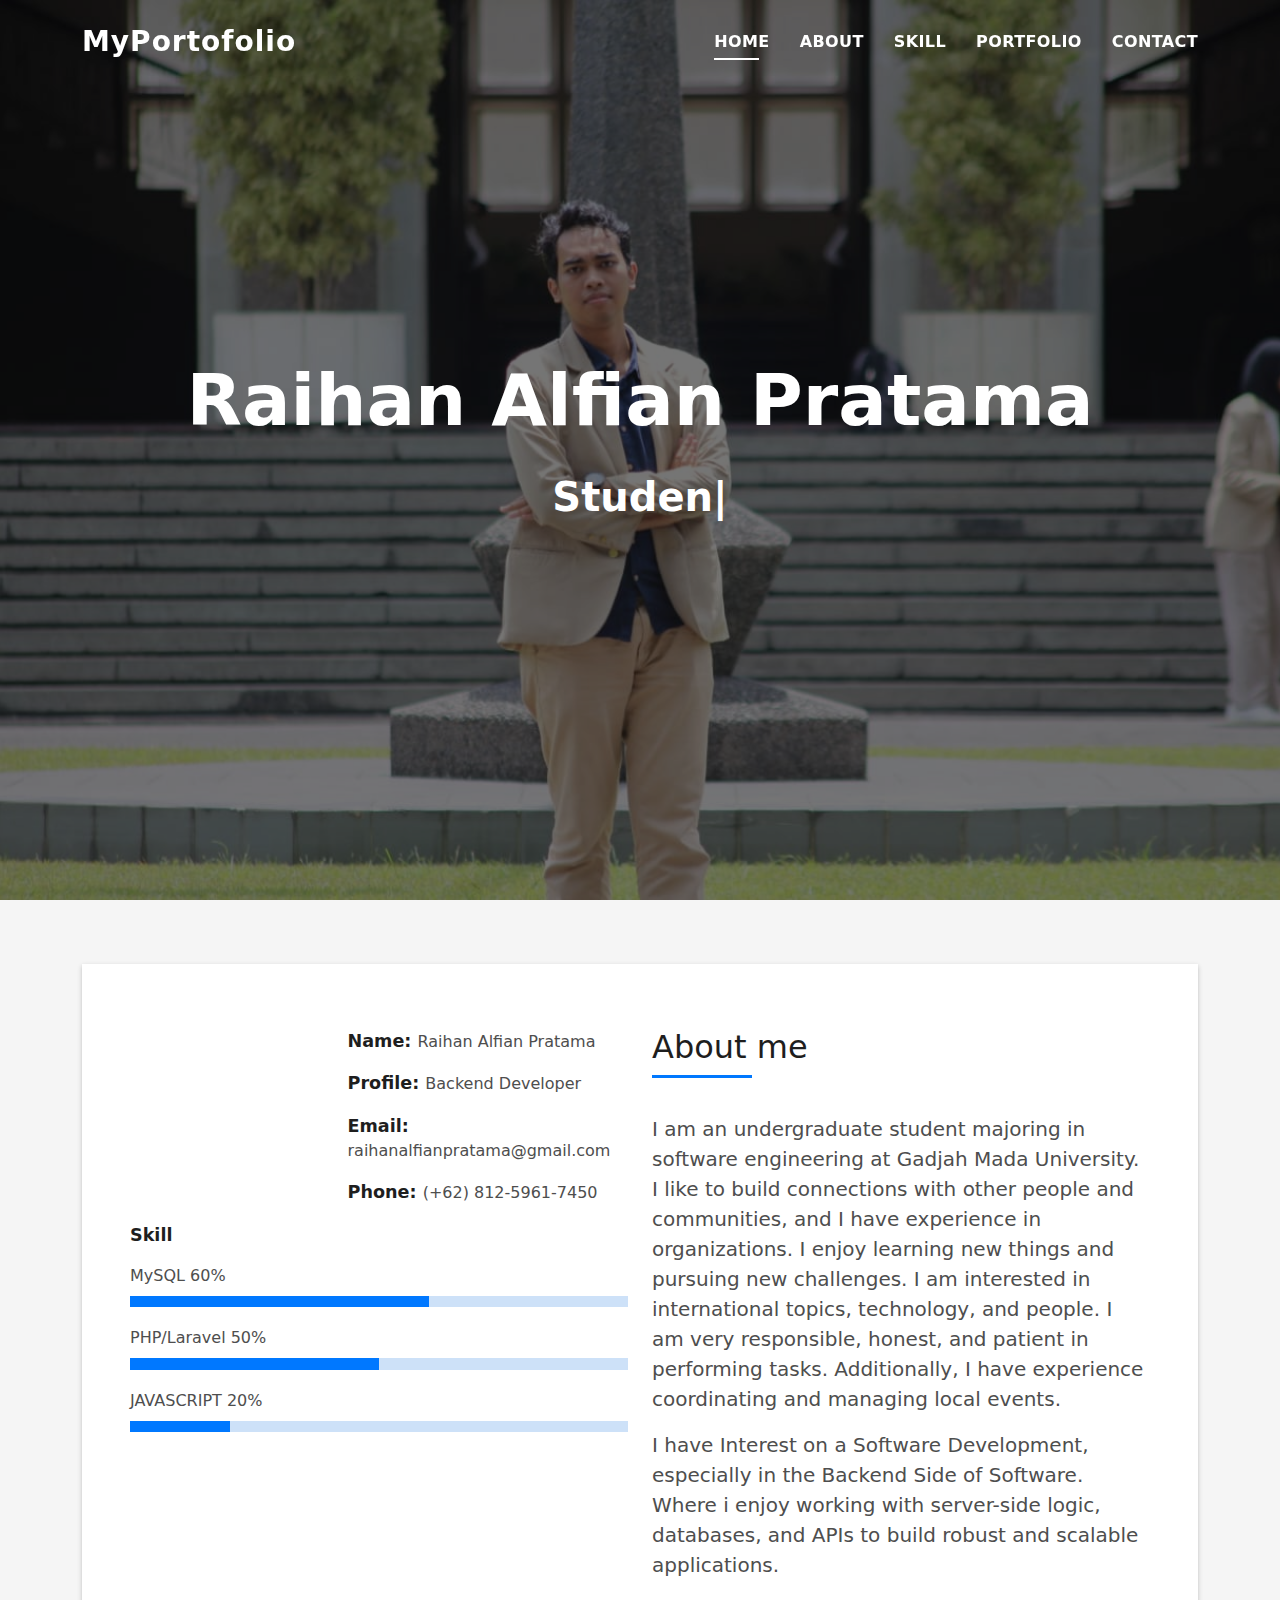
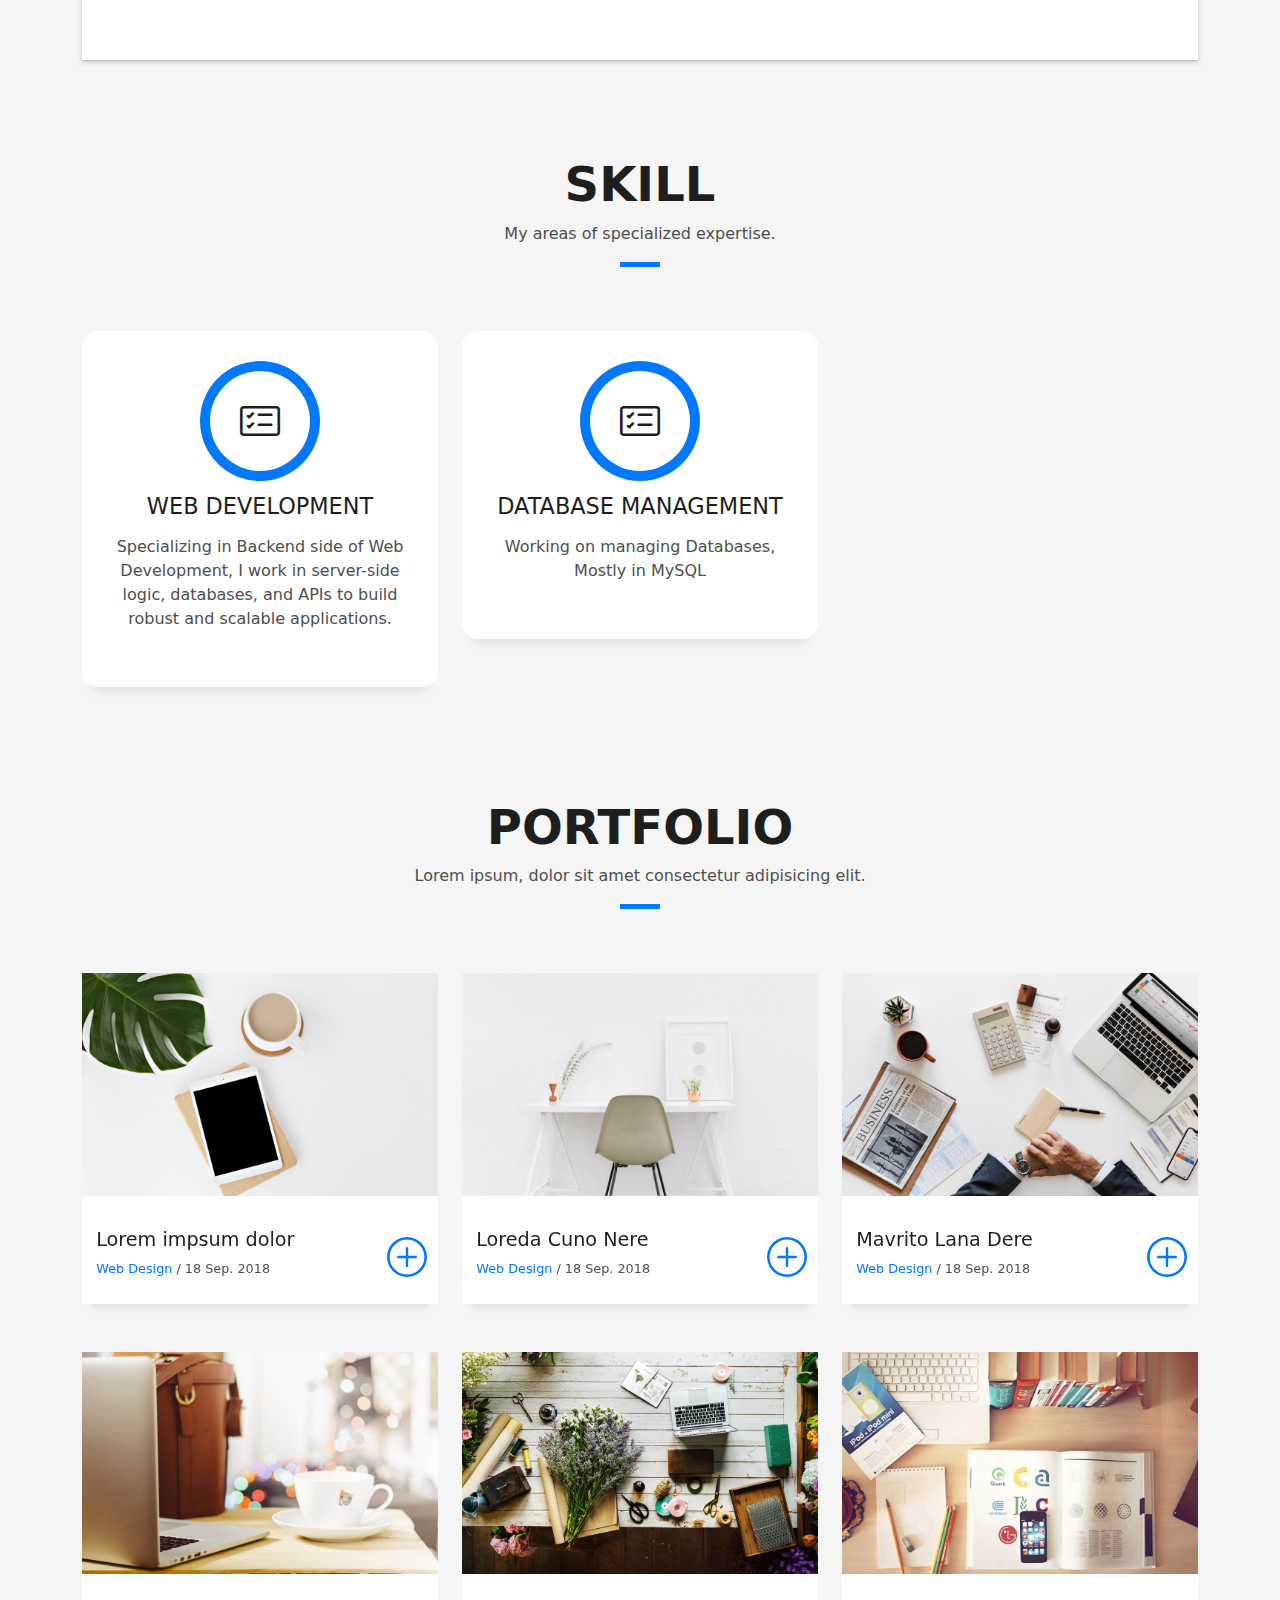
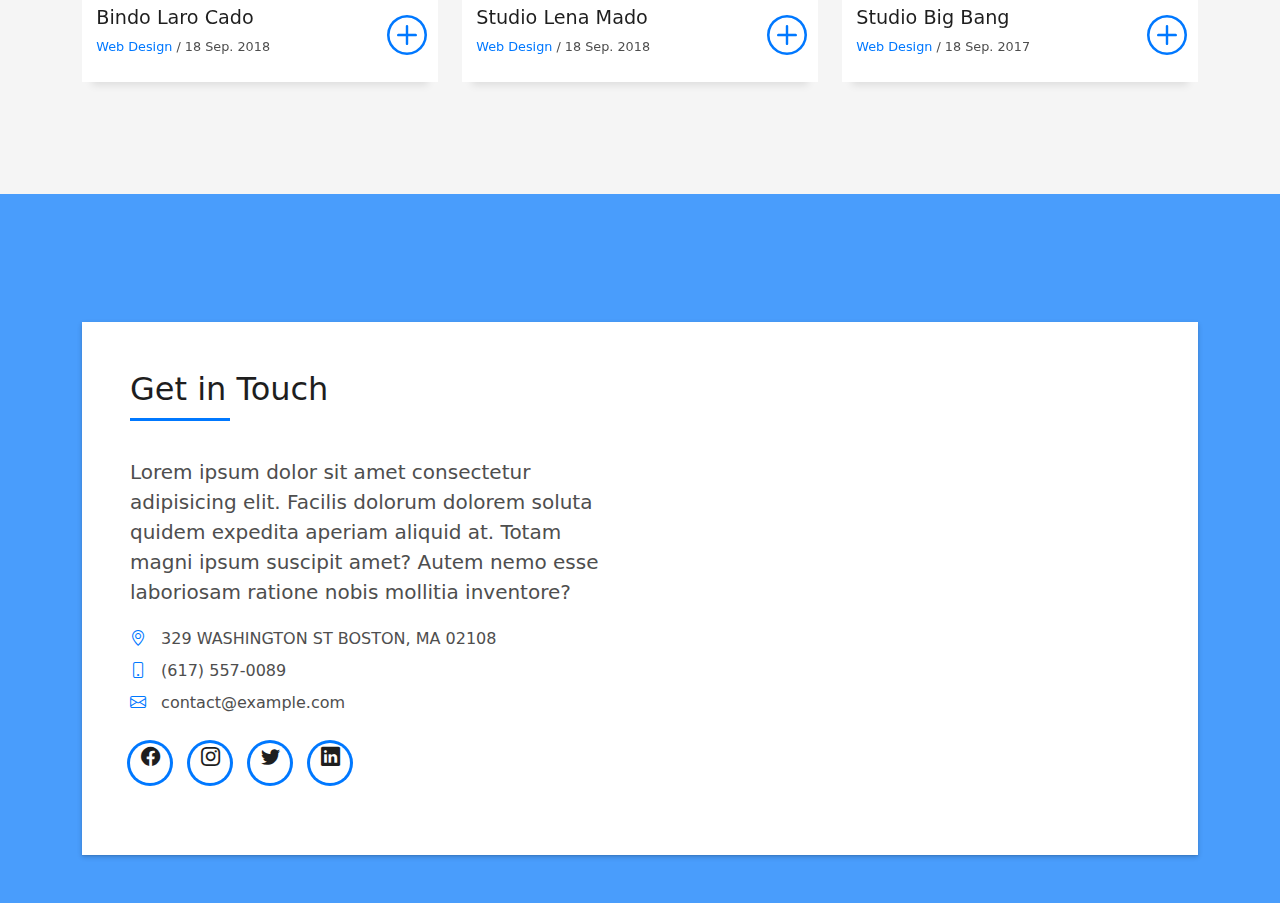
==== index.html @ 8f5141ba "First Commit" ====
<!DOCTYPE html>
<html lang="en">

<head>
  <meta charset="utf-8">
  <meta content="width=device-width, initial-scale=1.0" name="viewport">

  <title>DevFolio Bootstrap Portfolio Template - Index</title>
  <meta content="" name="description">
  <meta content="" name="keywords">

  <!-- Favicons -->
  <link href="assets/img/favicon.png" rel="icon">
  <link href="assets/img/apple-touch-icon.png" rel="apple-touch-icon">

  <!-- Vendor CSS Files -->
  <link href="assets/vendor/bootstrap/css/bootstrap.min.css" rel="stylesheet">
  <link href="assets/vendor/bootstrap-icons/bootstrap-icons.css" rel="stylesheet">
  <link href="assets/vendor/glightbox/css/glightbox.min.css" rel="stylesheet">
  <link href="assets/vendor/swiper/swiper-bundle.min.css" rel="stylesheet">

  <!-- Template Main CSS File -->
  <link href="assets/css/style.css" rel="stylesheet">

  <!-- =======================================================
  * Template Name: DevFolio
  * Updated: Sep 18 2023 with Bootstrap v5.3.2
  * Template URL: https://bootstrapmade.com/devfolio-bootstrap-portfolio-html-template/
  * Author: BootstrapMade.com
  * License: https://bootstrapmade.com/license/
  ======================================================== -->
</head>

<body>

  <!-- ======= Header ======= -->
  <header id="header" class="fixed-top">
    <div class="container d-flex align-items-center justify-content-between">

      <h1 class="logo"><a href="index.html">MyPortofolio</a></h1>
      <!-- Uncomment below if you prefer to use an image logo -->
      <!-- <a href="index.html" class="logo"><img src="assets/img/logo.png" alt="" class="img-fluid"></a>-->

      <nav id="navbar" class="navbar">
        <ul>
          <li><a class="nav-link scrollto active" href="#hero">Home</a></li>
          <li><a class="nav-link scrollto" href="#about">About</a></li>
          <li><a class="nav-link scrollto" href="#services">Skill</a></li>
          <li><a class="nav-link scrollto " href="#work">Portfolio</a></li>
          <li><a class="nav-link scrollto" href="#contact">Contact</a></li>
        </ul>
        <i class="bi bi-list mobile-nav-toggle"></i>
      </nav><!-- .navbar -->

    </div>
  </header><!-- End Header -->

  <!-- ======= Hero Section ======= -->
  <div id="hero" class="hero route bg-image" style="background-image: url(assets/img/hero-bg.jpg)">
    <div class="overlay-itro"></div>
    <div class="hero-content display-table">
      <div class="table-cell">
        <div class="container">
          <!--<p class="display-6 color-d">Hello, world!</p>-->
          <h1 class="hero-title mb-4">Raihan Alfian Pratama</h1>
          <p class="hero-subtitle"><span class="typed" data-typed-items="Student, Developer"></span></p>
          <!-- <p class="pt-3"><a class="btn btn-primary btn js-scroll px-4" href="#about" role="button">Learn More</a></p> -->
        </div>
      </div>
    </div>
  </div><!-- End Hero Section -->

  <main id="main">

    <!-- ======= About Section ======= -->
    <section id="about" class="about-mf sect-pt4 route">
      <div class="container">
        <div class="row">
          <div class="col-sm-12">
            <div class="box-shadow-full">
              <div class="row">
                <div class="col-md-6">
                  <div class="row">
                    <div class="col-sm-6 col-md-5">
                      <div class="about-img">
                        <img src="assets/img/testimonial-2.jpg" class="img-fluid rounded b-shadow-a" alt="">
                      </div>
                    </div>
                    <div class="col-sm-6 col-md-7">
                      <div class="about-info">
                        <p><span class="title-s">Name: </span> <span>Raihan Alfian Pratama</span></p>
                        <p><span class="title-s">Profile: </span> <span>Backend Developer</span></p>
                        <p><span class="title-s">Email: </span> <span>raihanalfianpratama@gmail.com</span></p>
                        <p><span class="title-s">Phone: </span> <span>(+62) 812-5961-7450</span></p>
                      </div>
                    </div>
                  </div>
                  <div class="skill-mf">
                    <p class="title-s">Skill</p>
                    <span>MySQL</span> <span class="pull-right">60%</span>
                    <div class="progress">
                      <div class="progress-bar" role="progressbar" style="width: 60%;" aria-valuenow="85" aria-valuemin="0" aria-valuemax="100"></div>
                    </div>
                    <span>PHP/Laravel</span> <span class="pull-right">50%</span>
                    <div class="progress">
                      <div class="progress-bar" role="progressbar" style="width: 50%" aria-valuenow="50" aria-valuemin="0" aria-valuemax="100"></div>
                    </div>
                    <span>JAVASCRIPT</span> <span class="pull-right">20%</span>
                    <div class="progress">
                      <div class="progress-bar" role="progressbar" style="width: 20%" aria-valuenow="90" aria-valuemin="0" aria-valuemax="100"></div>
                    </div>
                  </div>
                </div>
                <div class="col-md-6">
                  <div class="about-me pt-4 pt-md-0">
                    <div class="title-box-2">
                      <h5 class="title-left">
                        About me
                      </h5>
                    </div>
                    <p class="lead">
                      I am an undergraduate student majoring in software engineering at Gadjah Mada University. I like to build connections with other people and communities, and I have experience in organizations. I enjoy learning new things and pursuing new challenges. I am interested in international topics, technology, and people. I am very responsible, honest, and patient in performing tasks. Additionally, I have experience coordinating and managing local events. 
                    </p>
                    <p class="lead">
                      I have Interest on a Software Development, especially in the Backend Side of Software. Where i enjoy working with server-side logic, databases, and APIs to build robust and scalable applications.
                    </p>
                  </div>
                </div>
              </div>
            </div>
          </div>
        </div>
      </div>
    </section><!-- End About Section -->

    <!-- ======= Services Section ======= -->
    <section id="services" class="services-mf pt-5 route">
  <div class="container">
    <div class="row">
      <div class="col-sm-12">
        <div class="title-box text-center">
          <h3 class="title-a">
            Skill
          </h3>
          <p class="subtitle-a">
            My areas of specialized expertise.
          </p>
          <div class="line-mf"></div>
        </div>
      </div>
    </div>
    <div class="row">
      <div class="col-md-4">
        <div class="service-box">
          <div class="service-ico">
            <span class="ico-circle"><i class="bi bi-card-checklist"></i></span>
          </div>
          <div class="service-content">
            <h2 class="s-title">Web Development</h2>
            <p class="s-description text-center">
              Specializing in Backend side of Web Development, I work in server-side logic, databases, and APIs to build robust and scalable applications.
            </p>
          </div>
        </div>
      </div>
      <div class="col-md-4">
        <div class="service-box">
          <div class="service-ico">
            <span class="ico-circle"><i class="bi bi-card-checklist"></i></span>
          </div>
          <div class="service-content">
            <h2 class="s-title">Database Management</h2>
            <p class="s-description text-center">
              Working on managing Databases, Mostly in MySQL
            </p>
          </div>
        </div>
      </div>
    </div>
  </div>
</section><!-- End Services Section -->
    <!-- ======= Portfolio Section ======= -->
    <section id="work" class="portfolio-mf sect-pt4 route">
      <div class="container">
        <div class="row">
          <div class="col-sm-12">
            <div class="title-box text-center">
              <h3 class="title-a">
                Portfolio
              </h3>
              <p class="subtitle-a">
                Lorem ipsum, dolor sit amet consectetur adipisicing elit.
              </p>
              <div class="line-mf"></div>
            </div>
          </div>
        </div>
        <div class="row">
          <div class="col-md-4">
            <div class="work-box">
              <a href="assets/img/work-1.jpg" data-gallery="portfolioGallery" class="portfolio-lightbox">
                <div class="work-img">
                  <img src="assets/img/work-1.jpg" alt="" class="img-fluid">
                </div>
              </a>
              <div class="work-content">
                <div class="row">
                  <div class="col-sm-8">
                    <h2 class="w-title">Lorem impsum dolor</h2>
                    <div class="w-more">
                      <span class="w-ctegory">Web Design</span> / <span class="w-date">18 Sep. 2018</span>
                    </div>
                  </div>
                  <div class="col-sm-4">
                    <div class="w-like">
                      <a href="portfolio-details.html"> <span class="bi bi-plus-circle"></span></a>
                    </div>
                  </div>
                </div>
              </div>
            </div>
          </div>
          <div class="col-md-4">
            <div class="work-box">
              <a href="assets/img/work-2.jpg" data-gallery="portfolioGallery" class="portfolio-lightbox">
                <div class="work-img">
                  <img src="assets/img/work-2.jpg" alt="" class="img-fluid">
                </div>
              </a>
              <div class="work-content">
                <div class="row">
                  <div class="col-sm-8">
                    <h2 class="w-title">Loreda Cuno Nere</h2>
                    <div class="w-more">
                      <span class="w-ctegory">Web Design</span> / <span class="w-date">18 Sep. 2018</span>
                    </div>
                  </div>
                  <div class="col-sm-4">
                    <div class="w-like">
                      <a href="portfolio-details.html"> <span class="bi bi-plus-circle"></span></a>
                    </div>
                  </div>
                </div>
              </div>
            </div>
          </div>
          <div class="col-md-4">
            <div class="work-box">
              <a href="assets/img/work-3.jpg" data-gallery="portfolioGallery" class="portfolio-lightbox">
                <div class="work-img">
                  <img src="assets/img/work-3.jpg" alt="" class="img-fluid">
                </div>
              </a>
              <div class="work-content">
                <div class="row">
                  <div class="col-sm-8">
                    <h2 class="w-title">Mavrito Lana Dere</h2>
                    <div class="w-more">
                      <span class="w-ctegory">Web Design</span> / <span class="w-date">18 Sep. 2018</span>
                    </div>
                  </div>
                  <div class="col-sm-4">
                    <div class="w-like">
                      <a href="portfolio-details.html"> <span class="bi bi-plus-circle"></span></a>
                    </div>
                  </div>
                </div>
              </div>
            </div>
          </div>
          <div class="col-md-4">
            <div class="work-box">
              <a href="assets/img/work-4.jpg" data-gallery="portfolioGallery" class="portfolio-lightbox">
                <div class="work-img">
                  <img src="assets/img/work-4.jpg" alt="" class="img-fluid">
                </div>
              </a>
              <div class="work-content">
                <div class="row">
                  <div class="col-sm-8">
                    <h2 class="w-title">Bindo Laro Cado</h2>
                    <div class="w-more">
                      <span class="w-ctegory">Web Design</span> / <span class="w-date">18 Sep. 2018</span>
                    </div>
                  </div>
                  <div class="col-sm-4">
                    <div class="w-like">
                      <a href="portfolio-details.html"> <span class="bi bi-plus-circle"></span></a>
                    </div>
                  </div>
                </div>
              </div>
            </div>
          </div>
          <div class="col-md-4">
            <div class="work-box">
              <a href="assets/img/work-5.jpg" data-gallery="portfolioGallery" class="portfolio-lightbox">
                <div class="work-img">
                  <img src="assets/img/work-5.jpg" alt="" class="img-fluid">
                </div>
              </a>
              <div class="work-content">
                <div class="row">
                  <div class="col-sm-8">
                    <h2 class="w-title">Studio Lena Mado</h2>
                    <div class="w-more">
                      <span class="w-ctegory">Web Design</span> / <span class="w-date">18 Sep. 2018</span>
                    </div>
                  </div>
                  <div class="col-sm-4">
                    <div class="w-like">
                      <a href="portfolio-details.html"> <span class="bi bi-plus-circle"></span></a>
                    </div>
                  </div>
                </div>
              </div>
            </div>
          </div>
          <div class="col-md-4">
            <div class="work-box">
              <a href="assets/img/work-6.jpg" data-gallery="portfolioGallery" class="portfolio-lightbox">
                <div class="work-img">
                  <img src="assets/img/work-6.jpg" alt="" class="img-fluid">
                </div>
              </a>
              <div class="work-content">
                <div class="row">
                  <div class="col-sm-8">
                    <h2 class="w-title">Studio Big Bang</h2>
                    <div class="w-more">
                      <span class="w-ctegory">Web Design</span> / <span class="w-date">18 Sep. 2017</span>
                    </div>
                  </div>
                  <div class="col-sm-4">
                    <div class="w-like">
                      <a href="portfolio-details.html"> <span class="bi bi-plus-circle"></span></a>
                    </div>
                  </div>
                </div>
              </div>
            </div>
          </div>

        </div>
      </div>
    </section>
    <!-- End Portfolio Section -->

    <!-- ======= Testimonials Section ======= -->
    <!-- <div class="testimonials paralax-mf bg-image" style="background-image: url(assets/img/overlay-bg.jpg)">
      <div class="overlay-mf"></div>
      <div class="container">
        <div class="row">
          <div class="col-md-12">

            <div class="testimonials-slider swiper" data-aos="fade-up" data-aos-delay="100">
              <div class="swiper-wrapper">

                <div class="swiper-slide">
                  <div class="testimonial-box">
                    <div class="author-test">
                      <img src="assets/img/testimonial-2.jpg" alt="" class="rounded-circle b-shadow-a">
                      <span class="author">Xavi Alonso</span>
                    </div>
                    <div class="content-test">
                      <p class="description lead">
                        Curabitur arcu erat, accumsan id imperdiet et, porttitor at sem. Lorem ipsum dolor sit amet,
                        consectetur adipiscing elit.
                      </p>
                    </div>
                  </div>
                </div>End testimonial item -->

                <!-- <div class="swiper-slide">
                  <div class="testimonial-box">
                    <div class="author-test">
                      <img src="assets/img/testimonial-4.jpg" alt="" class="rounded-circle b-shadow-a">
                      <span class="author">Marta Socrate</span>
                    </div>
                    <div class="content-test">
                      <p class="description lead">
                        Curabitur arcu erat, accumsan id imperdiet et, porttitor at sem. Lorem ipsum dolor sit amet,
                        consectetur adipiscing elit.
                      </p>
                    </div>
                  </div>
                </div> End testimonial item -->
              <!-- </div>
              <div class="swiper-pagination"></div>
            </div>

            <div id="testimonial-mf" class="owl-carousel owl-theme">
          
        </div> -->
          <!-- </div>
        </div>
      </div>
    </div>End Testimonials Section -->  

    <!-- ======= Blog Section ======= -->
    <!-- <section id="blog" class="blog-mf sect-pt4 route">
      <div class="container">
        <div class="row">
          <div class="col-sm-12">
            <div class="title-box text-center">
              <h3 class="title-a">
                Blog
              </h3>
              <p class="subtitle-a">
                Lorem ipsum, dolor sit amet consectetur adipisicing elit.
              </p>
              <div class="line-mf"></div>
            </div>
          </div>
        </div>
        <div class="row">
          <div class="col-md-4">
            <div class="card card-blog">
              <div class="card-img">
                <a href="blog-single.html"><img src="assets/img/post-1.jpg" alt="" class="img-fluid"></a>
              </div>
              <div class="card-body">
                <div class="card-category-box">
                  <div class="card-category">
                    <h6 class="category">Travel</h6>
                  </div>
                </div>
                <h3 class="card-title"><a href="blog-single.html">See more ideas about Travel</a></h3>
                <p class="card-description">
                  Proin eget tortor risus. Pellentesque in ipsum id orci porta dapibus. Praesent sapien massa, convallis
                  a pellentesque nec,
                  egestas non nisi.
                </p>
              </div>
              <div class="card-footer">
                <div class="post-author">
                  <a href="#">
                    <img src="assets/img/testimonial-2.jpg" alt="" class="avatar rounded-circle">
                    <span class="author">Morgan Freeman</span>
                  </a>
                </div>
                <div class="post-date">
                  <span class="bi bi-clock"></span> 10 min
                </div>
              </div>
            </div>
          </div>
          <div class="col-md-4">
            <div class="card card-blog">
              <div class="card-img">
                <a href="blog-single.html"><img src="assets/img/post-2.jpg" alt="" class="img-fluid"></a>
              </div>
              <div class="card-body">
                <div class="card-category-box">
                  <div class="card-category">
                    <h6 class="category">Web Design</h6>
                  </div>
                </div>
                <h3 class="card-title"><a href="blog-single.html">See more ideas about Travel</a></h3>
                <p class="card-description">
                  Proin eget tortor risus. Pellentesque in ipsum id orci porta dapibus. Praesent sapien massa, convallis
                  a pellentesque nec,
                  egestas non nisi.
                </p>
              </div>
              <div class="card-footer">
                <div class="post-author">
                  <a href="#">
                    <img src="assets/img/testimonial-2.jpg" alt="" class="avatar rounded-circle">
                    <span class="author">Morgan Freeman</span>
                  </a>
                </div>
                <div class="post-date">
                  <span class="bi bi-clock"></span> 10 min
                </div>
              </div>
            </div>
          </div>
          <div class="col-md-4">
            <div class="card card-blog">
              <div class="card-img">
                <a href="blog-single.html"><img src="assets/img/post-3.jpg" alt="" class="img-fluid"></a>
              </div>
              <div class="card-body">
                <div class="card-category-box">
                  <div class="card-category">
                    <h6 class="category">Web Design</h6>
                  </div>
                </div>
                <h3 class="card-title"><a href="blog-single.html">See more ideas about Travel</a></h3>
                <p class="card-description">
                  Proin eget tortor risus. Pellentesque in ipsum id orci porta dapibus. Praesent sapien massa, convallis
                  a pellentesque nec,
                  egestas non nisi.
                </p>
              </div>
              <div class="card-footer">
                <div class="post-author">
                  <a href="#">
                    <img src="assets/img/testimonial-2.jpg" alt="" class="avatar rounded-circle">
                    <span class="author">Morgan Freeman</span>
                  </a>
                </div>
                <div class="post-date">
                  <span class="bi bi-clock"></span> 10 min
                </div>
              </div>
            </div>
          </div>
        </div>
      </div>
    </section>End Blog Section -->

    <!-- ======= Contact Section ======= -->
    <section id="contact" class="paralax-mf footer-paralax bg-image sect-mt4 route" style="background-image: url(assets/img/overlay-bg.jpg)">
      <div class="overlay-mf"></div>
      <div class="container">
        <div class="row">
          <div class="col-sm-12">
            <div class="contact-mf">
              <div id="contact" class="box-shadow-full">
                <div class="row">
                  <div class="col-md-6">
                    <div class="title-box-2 pt-4 pt-md-0">
                      <h5 class="title-left">
                        Get in Touch
                      </h5>
                    </div>
                    <div class="more-info">
                      <p class="lead">
                        Lorem ipsum dolor sit amet consectetur adipisicing elit. Facilis dolorum dolorem soluta quidem
                        expedita aperiam aliquid at.
                        Totam magni ipsum suscipit amet? Autem nemo esse laboriosam ratione nobis
                        mollitia inventore?
                      </p>
                      <ul class="list-ico">
                        <li><span class="bi bi-geo-alt"></span> 329 WASHINGTON ST BOSTON, MA 02108</li>
                        <li><span class="bi bi-phone"></span> (617) 557-0089</li>
                        <li><span class="bi bi-envelope"></span> contact@example.com</li>
                      </ul>
                    </div>
                    <div class="socials">
                      <ul>
                        <li><a href=""><span class="ico-circle"><i class="bi bi-facebook"></i></span></a></li>
                        <li><a href=""><span class="ico-circle"><i class="bi bi-instagram"></i></span></a></li>
                        <li><a href=""><span class="ico-circle"><i class="bi bi-twitter"></i></span></a></li>
                        <li><a href=""><span class="ico-circle"><i class="bi bi-linkedin"></i></span></a></li>
                      </ul>
                    </div>
                  </div>
                </div>
              </div>
            </div>
          </div>
        </div>
      </div>
    </section><!-- End Contact Section -->

  </main><!-- End #main -->

  <!-- ======= Footer ======= -->
  <!-- <footer>
    <div class="container">
      <div class="row">
        <div class="col-sm-12">
          <div class="copyright-box">
            <p class="copyright">&copy; Copyright <strong>DevFolio</strong>. All Rights Reserved</p>
            <div class="credits"> -->
              <!--
              All the links in the footer should remain intact.
              You can delete the links only if you purchased the pro version.
              Licensing information: https://bootstrapmade.com/license/
              Purchase the pro version with working PHP/AJAX contact form: https://bootstrapmade.com/buy/?theme=DevFolio
            -->
              <!-- Designed by <a href="https://bootstrapmade.com/">BootstrapMade</a>
            </div>
          </div>
        </div>
      </div>
    </div>
  </footer>
  End  Footer -->

  <div id="preloader"></div>
  <a href="#" class="back-to-top d-flex align-items-center justify-content-center"><i class="bi bi-arrow-up-short"></i></a>

  <!-- Vendor JS Files -->
  <script src="assets/vendor/purecounter/purecounter_vanilla.js"></script>
  <script src="assets/vendor/bootstrap/js/bootstrap.bundle.min.js"></script>
  <script src="assets/vendor/glightbox/js/glightbox.min.js"></script>
  <script src="assets/vendor/swiper/swiper-bundle.min.js"></script>
  <script src="assets/vendor/typed.js/typed.umd.js"></script>
  <script src="assets/vendor/php-email-form/validate.js"></script>

  <!-- Template Main JS File -->
  <script src="assets/js/main.js"></script>

</body>

</html>
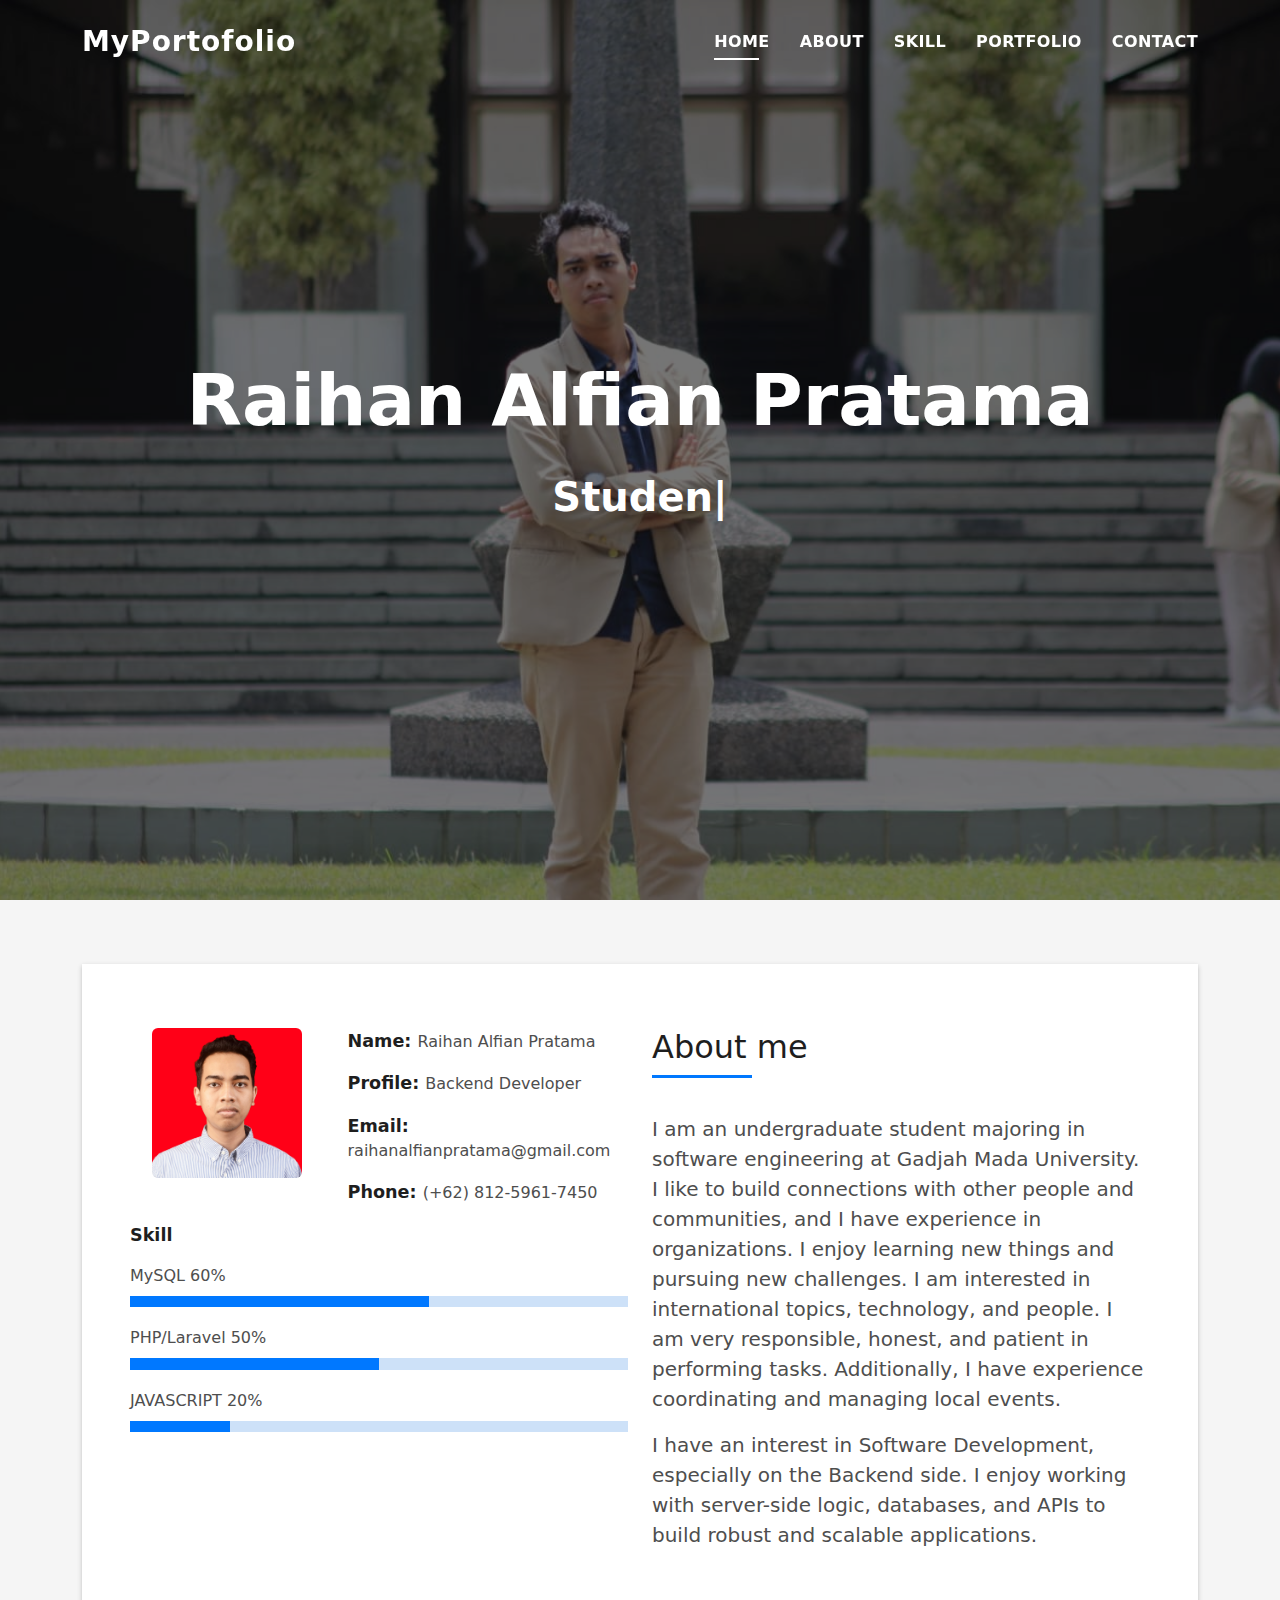
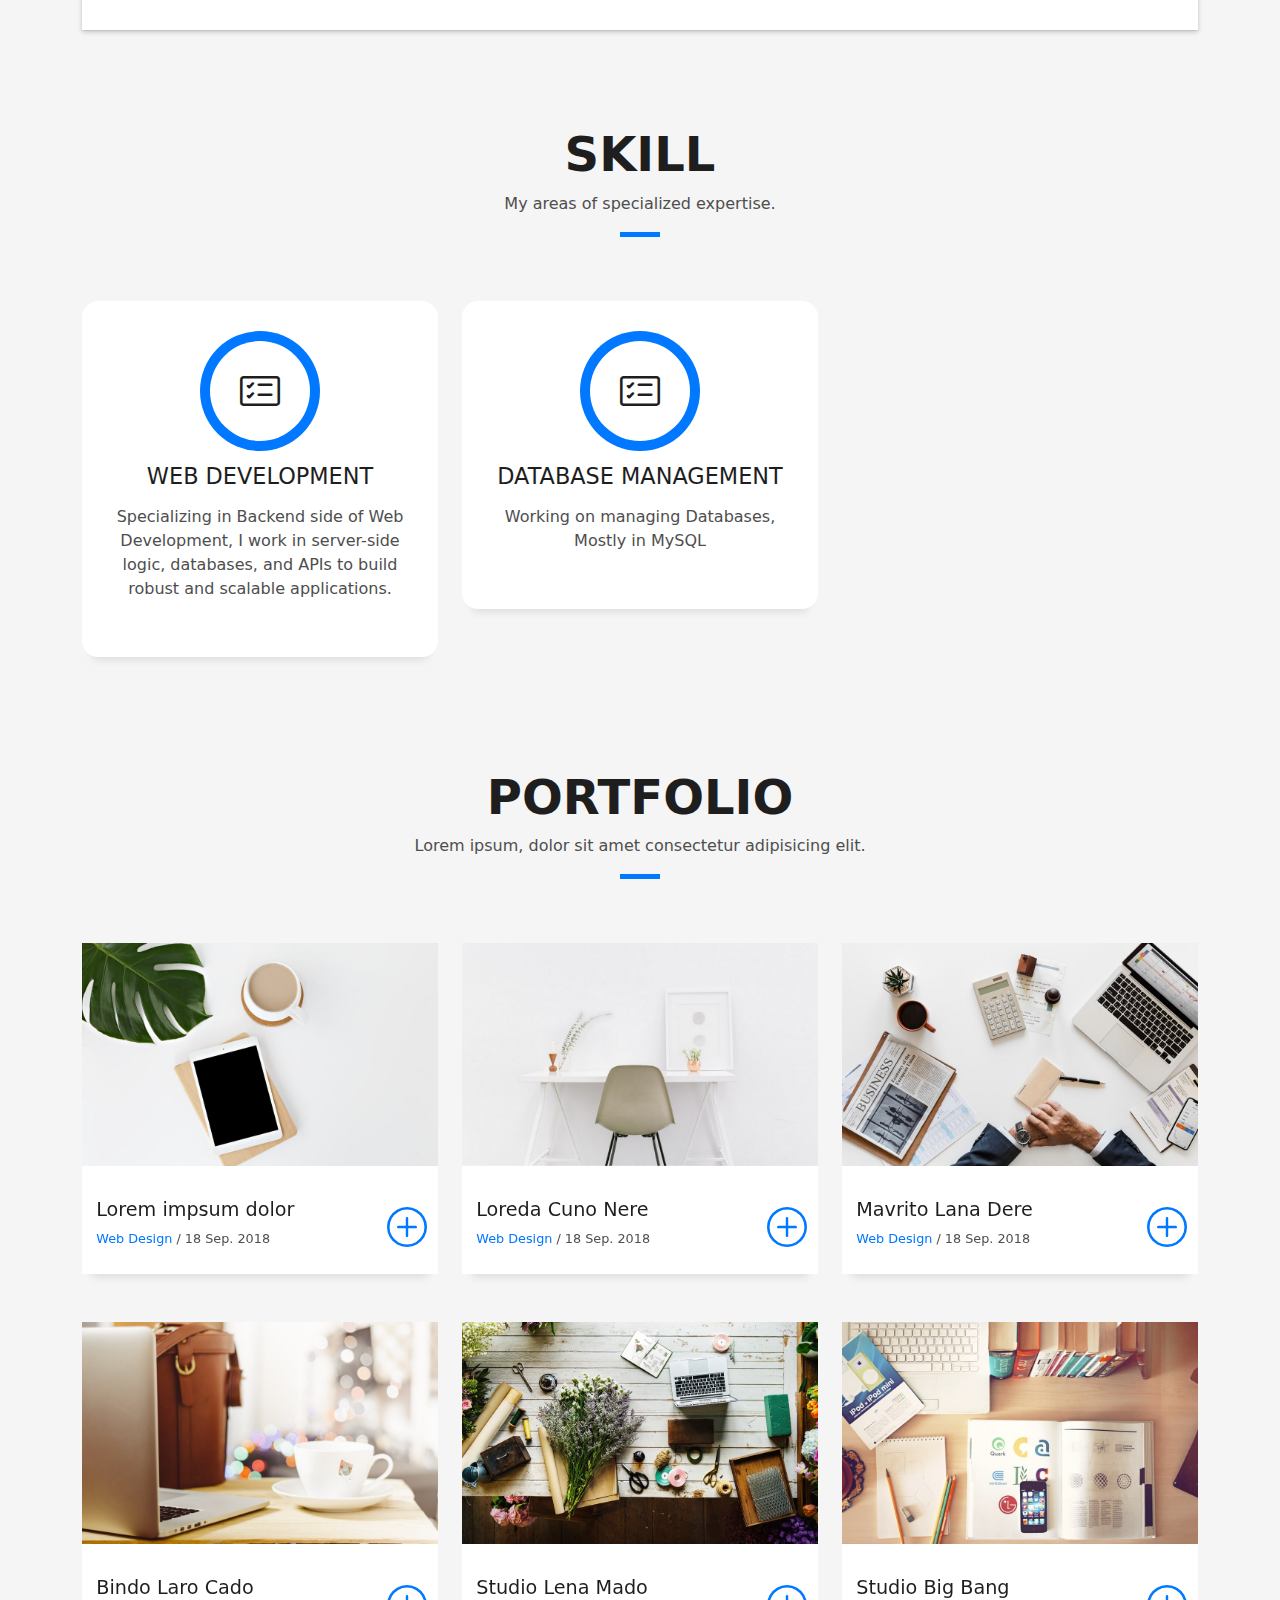
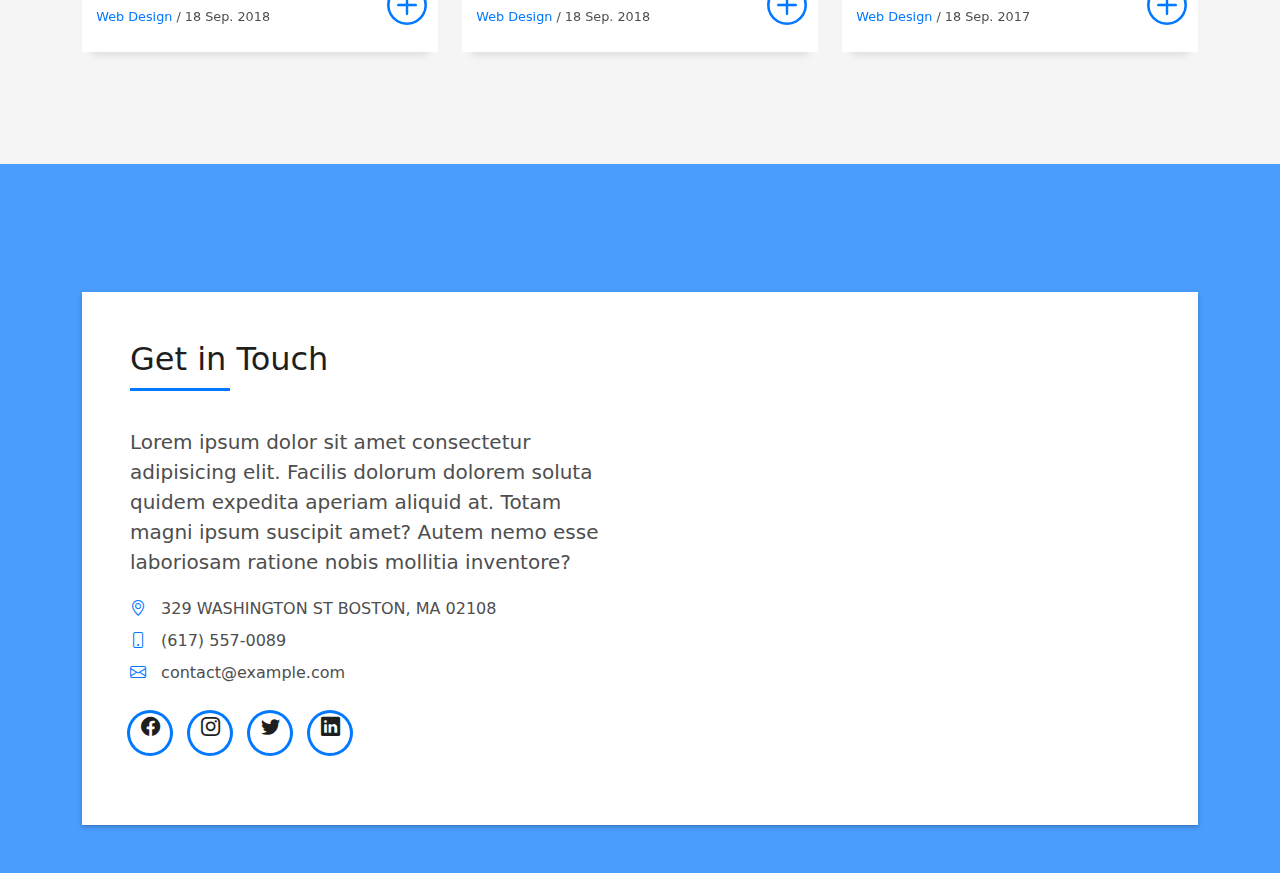
==== commit 74d68520: "profile pict fix" ====
--- a/index.html
+++ b/index.html
@@ -73,65 +73,71 @@
   <main id="main">
 
     <!-- ======= About Section ======= -->
-    <section id="about" class="about-mf sect-pt4 route">
-      <div class="container">
-        <div class="row">
-          <div class="col-sm-12">
-            <div class="box-shadow-full">
+<section id="about" class="about-mf sect-pt4 route">
+  <div class="container">
+    <div class="row">
+      <div class="col-sm-12">
+        <div class="box-shadow-full">
+          <div class="row">
+            <!-- About Info and Skills Section -->
+            <div class="col-md-6">
               <div class="row">
-                <div class="col-md-6">
-                  <div class="row">
-                    <div class="col-sm-6 col-md-5">
-                      <div class="about-img">
-                        <img src="assets/img/testimonial-2.jpg" class="img-fluid rounded b-shadow-a" alt="">
-                      </div>
-                    </div>
-                    <div class="col-sm-6 col-md-7">
-                      <div class="about-info">
-                        <p><span class="title-s">Name: </span> <span>Raihan Alfian Pratama</span></p>
-                        <p><span class="title-s">Profile: </span> <span>Backend Developer</span></p>
-                        <p><span class="title-s">Email: </span> <span>raihanalfianpratama@gmail.com</span></p>
-                        <p><span class="title-s">Phone: </span> <span>(+62) 812-5961-7450</span></p>
-                      </div>
-                    </div>
-                  </div>
-                  <div class="skill-mf">
-                    <p class="title-s">Skill</p>
-                    <span>MySQL</span> <span class="pull-right">60%</span>
-                    <div class="progress">
-                      <div class="progress-bar" role="progressbar" style="width: 60%;" aria-valuenow="85" aria-valuemin="0" aria-valuemax="100"></div>
-                    </div>
-                    <span>PHP/Laravel</span> <span class="pull-right">50%</span>
-                    <div class="progress">
-                      <div class="progress-bar" role="progressbar" style="width: 50%" aria-valuenow="50" aria-valuemin="0" aria-valuemax="100"></div>
-                    </div>
-                    <span>JAVASCRIPT</span> <span class="pull-right">20%</span>
-                    <div class="progress">
-                      <div class="progress-bar" role="progressbar" style="width: 20%" aria-valuenow="90" aria-valuemin="0" aria-valuemax="100"></div>
-                    </div>
-                  </div>
-                </div>
-                <div class="col-md-6">
-                  <div class="about-me pt-4 pt-md-0">
-                    <div class="title-box-2">
-                      <h5 class="title-left">
-                        About me
-                      </h5>
-                    </div>
-                    <p class="lead">
-                      I am an undergraduate student majoring in software engineering at Gadjah Mada University. I like to build connections with other people and communities, and I have experience in organizations. I enjoy learning new things and pursuing new challenges. I am interested in international topics, technology, and people. I am very responsible, honest, and patient in performing tasks. Additionally, I have experience coordinating and managing local events. 
-                    </p>
-                    <p class="lead">
-                      I have Interest on a Software Development, especially in the Backend Side of Software. Where i enjoy working with server-side logic, databases, and APIs to build robust and scalable applications.
-                    </p>
-                  </div>
-                </div>
-              </div>
-            </div>
-          </div>
-        </div>
-      </div>
-    </section><!-- End About Section -->
+                <!-- About Info -->
+                <div class="col-sm-6 col-md-5 order-1 order-md-1"> <!-- First on smaller screens -->
+                  <div class="about-img">
+                    <img src="assets/img/pict_me.jpg" class="img-fluid rounded b-shadow-a" alt="" style="width: 100%; height: auto; object-fit: cover; max-width: 150px; max-height: 150px;">
+                  </div>
+                </div>
+                <div class="col-sm-6 col-md-7 order-2 order-md-1"> <!-- First on smaller screens -->
+                  <div class="about-info">
+                    <p><span class="title-s">Name: </span> <span>Raihan Alfian Pratama</span></p>
+                    <p><span class="title-s">Profile: </span> <span>Backend Developer</span></p>
+                    <p><span class="title-s">Email: </span> <span>raihanalfianpratama@gmail.com</span></p>
+                    <p><span class="title-s">Phone: </span> <span>(+62) 812-5961-7450</span></p>
+                  </div>
+                </div>
+              </div>
+              <!-- Skills Section -->
+              <div class="skill-mf order-3 order-md-2"> <!-- Second on smaller screens -->
+                <p class="title-s">Skill</p>
+                <span>MySQL</span> <span class="pull-right">60%</span>
+                <div class="progress">
+                  <div class="progress-bar" role="progressbar" style="width: 60%;" aria-valuenow="85" aria-valuemin="0" aria-valuemax="100"></div>
+                </div>
+                <span>PHP/Laravel</span> <span class="pull-right">50%</span>
+                <div class="progress">
+                  <div class="progress-bar" role="progressbar" style="width: 50%" aria-valuenow="50" aria-valuemin="0" aria-valuemax="100"></div>
+                </div>
+                <span>JAVASCRIPT</span> <span class="pull-right">20%</span>
+                <div class="progress">
+                  <div class="progress-bar" role="progressbar" style="width: 20%" aria-valuenow="90" aria-valuemin="0" aria-valuemax="100"></div>
+                </div>
+              </div>
+            </div>
+
+            <!-- About Me Section -->
+            <div class="col-md-6">
+              <div class="about-me pt-4 pt-md-0">
+                <div class="title-box-2">
+                  <h5 class="title-left">
+                    About me
+                  </h5>
+                </div>
+                <p class="lead">
+                  I am an undergraduate student majoring in software engineering at Gadjah Mada University. I like to build connections with other people and communities, and I have experience in organizations. I enjoy learning new things and pursuing new challenges. I am interested in international topics, technology, and people. I am very responsible, honest, and patient in performing tasks. Additionally, I have experience coordinating and managing local events. 
+                </p>
+                <p class="lead">
+                  I have an interest in Software Development, especially on the Backend side. I enjoy working with server-side logic, databases, and APIs to build robust and scalable applications.
+                </p>
+              </div>
+            </div>
+          </div>
+        </div>
+      </div>
+    </div>
+  </div>
+</section>
+<!-- End About Section -->
 
     <!-- ======= Services Section ======= -->
     <section id="services" class="services-mf pt-5 route">
--- a/assets/css/style.css
+++ b/assets/css/style.css
@@ -831,10 +831,17 @@
 
 .about-mf .about-img {
   margin-bottom: 2rem;
+  display: flex; /* Flexbox to center content */
+  justify-content: center; /* Center horizontally */
+  align-items: center; /* Center vertically */
 }
 
 .about-mf .about-img img {
-  margin-left: 10px;
+  width: 150px; /* Fixed width */
+  height: 150px; /* Fixed height */
+  object-fit: cover; /* Ensures the image covers the container without stretching */
+  border-radius: 50%; /* Makes the image circular */
+  margin: 0 auto; /* Center the image */
 }
 
 @media (min-width: 767px) {
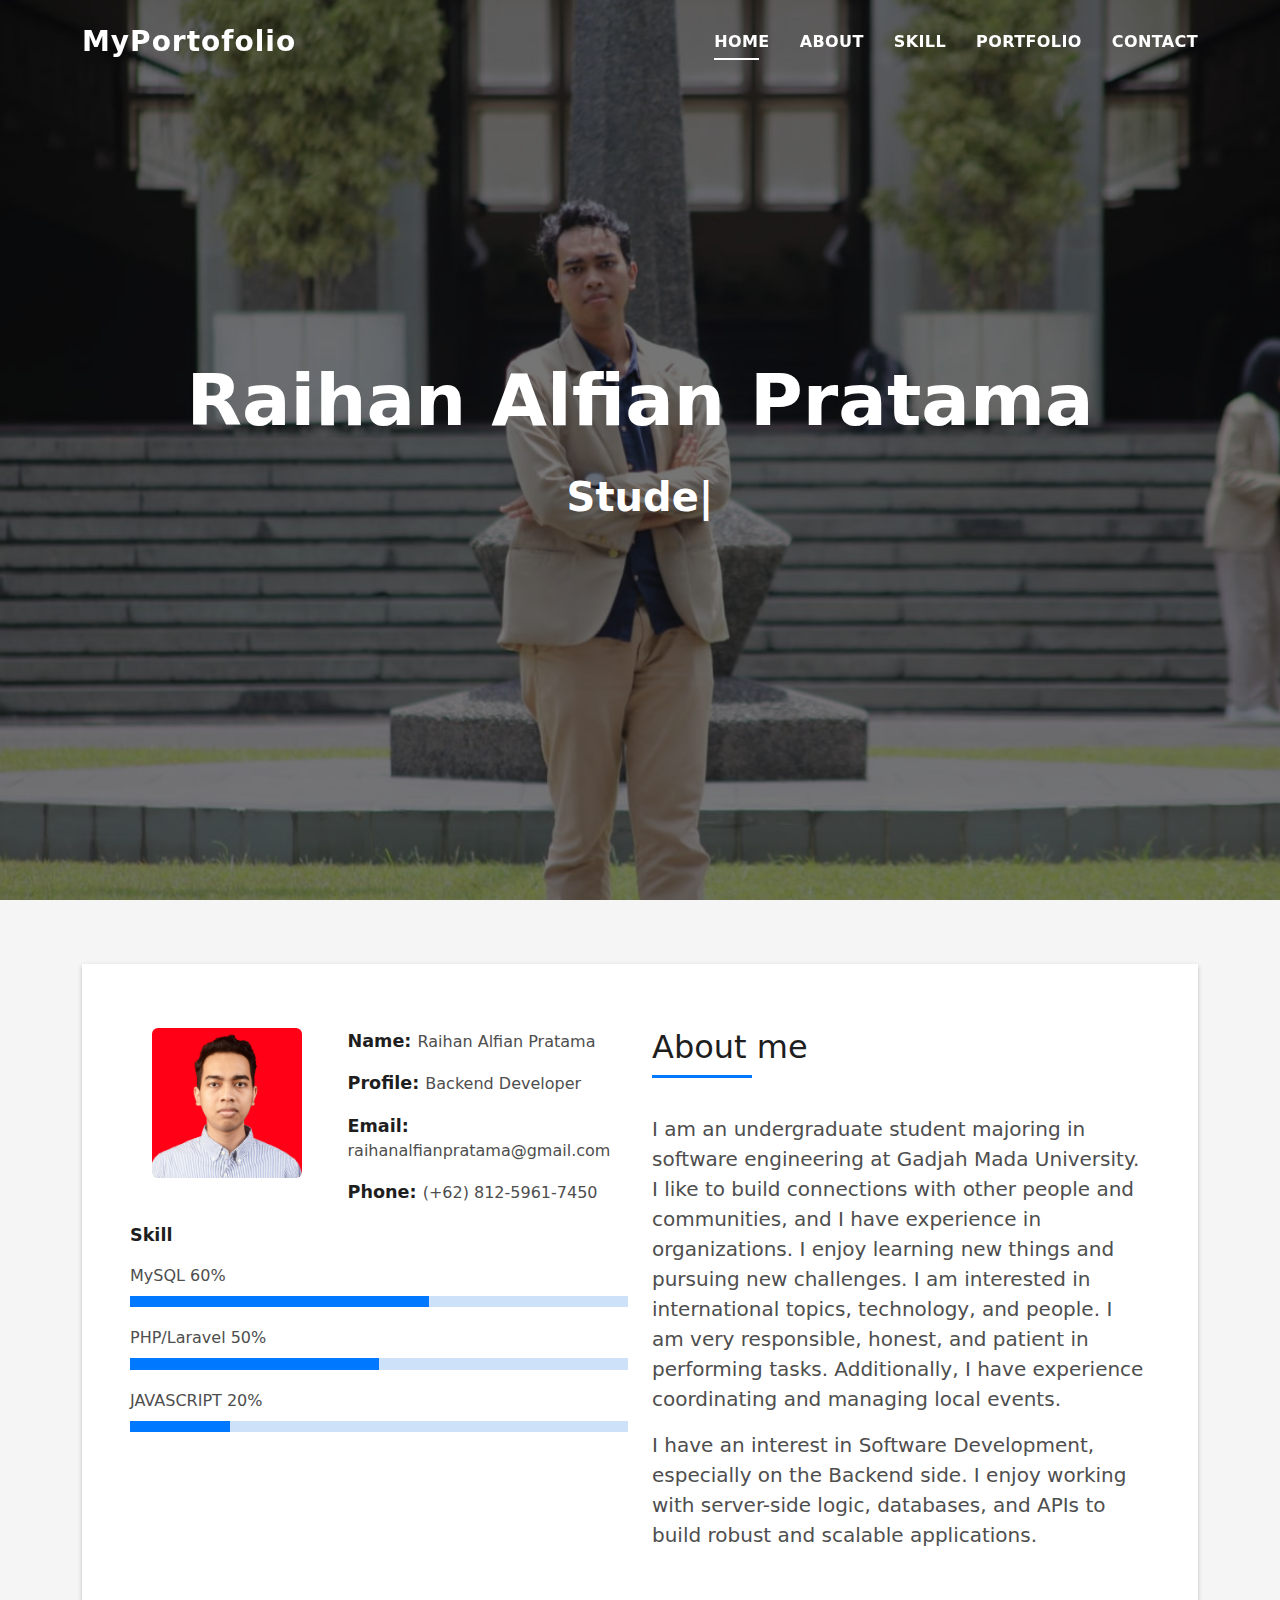
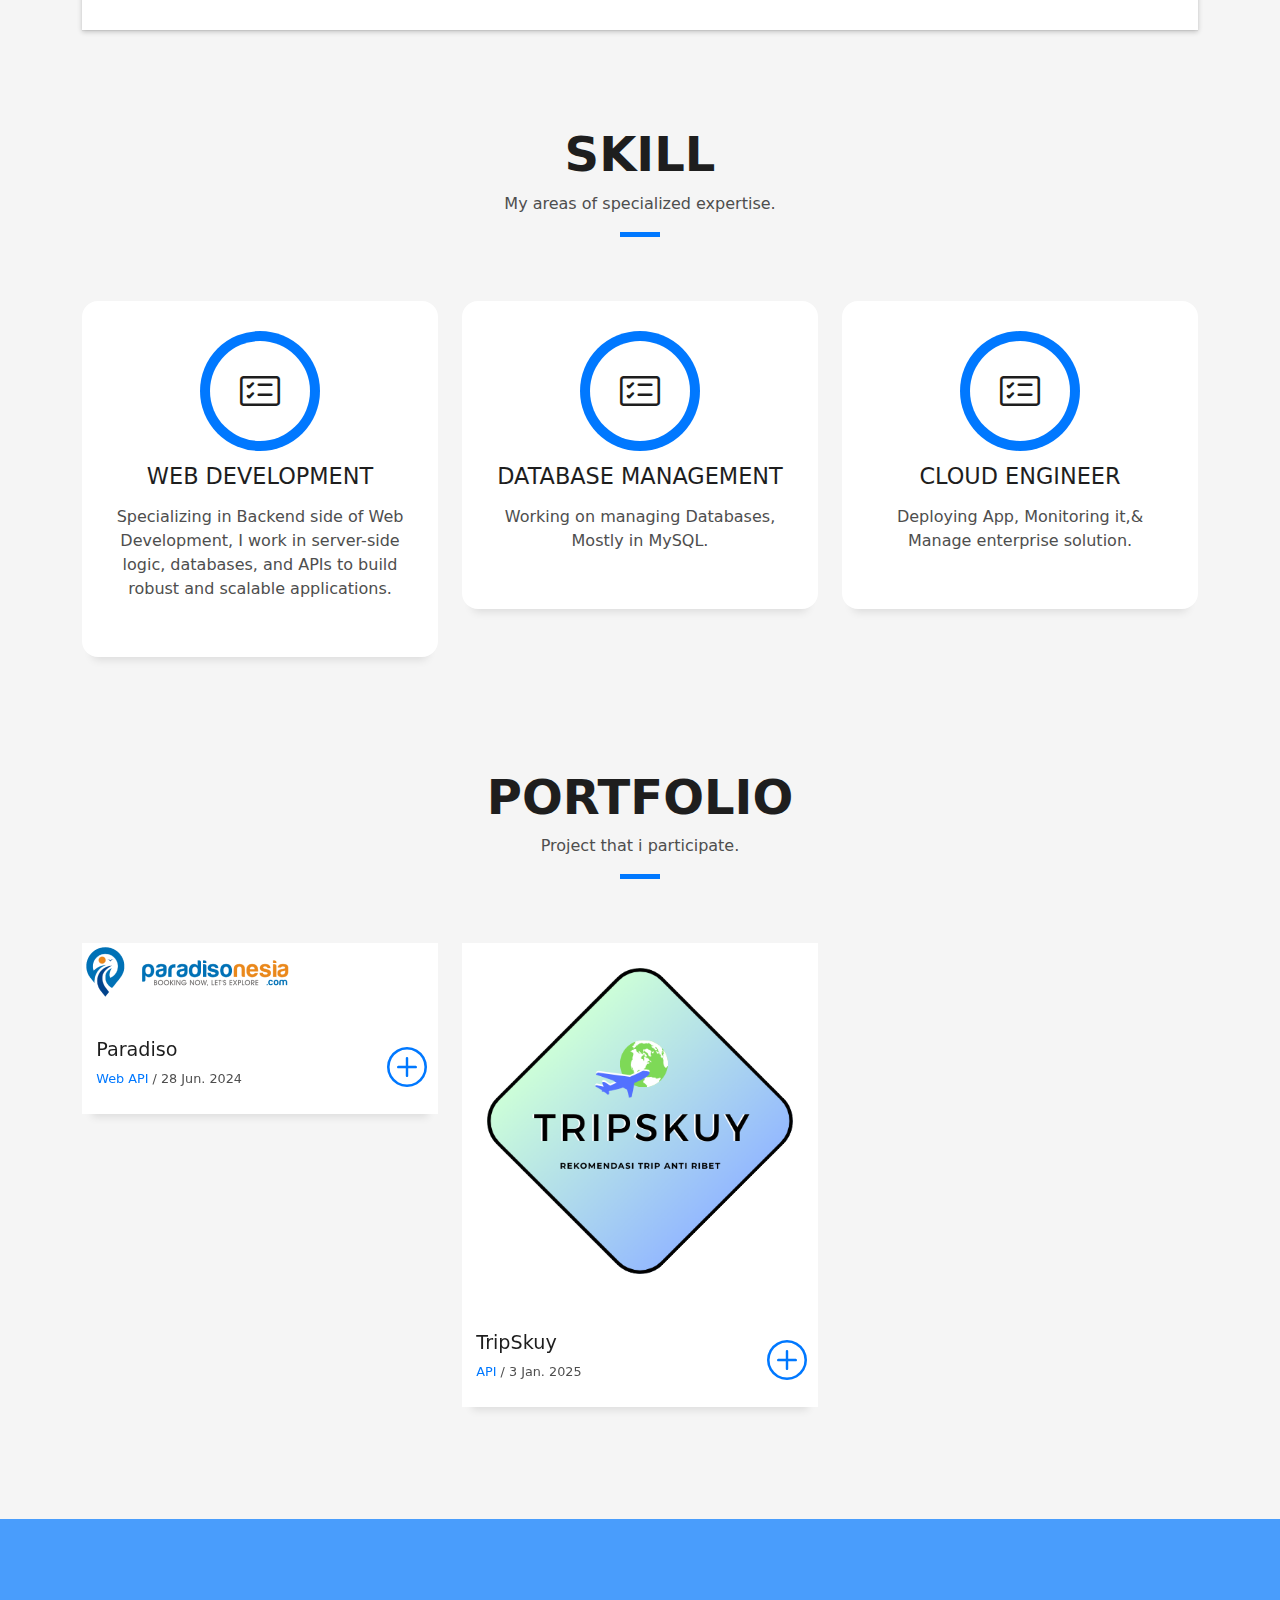
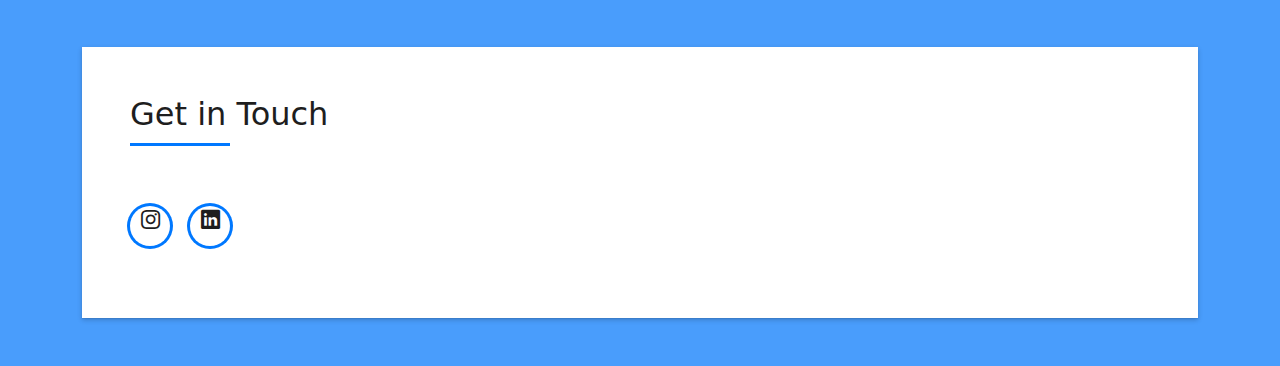
==== commit cb4aa6e8: "Minor changes" ====
--- a/index.html
+++ b/index.html
@@ -177,7 +177,20 @@
           <div class="service-content">
             <h2 class="s-title">Database Management</h2>
             <p class="s-description text-center">
-              Working on managing Databases, Mostly in MySQL
+              Working on managing Databases, Mostly in MySQL.
+            </p>
+          </div>
+        </div>
+      </div>
+      <div class="col-md-4">
+        <div class="service-box">
+          <div class="service-ico">
+            <span class="ico-circle"><i class="bi bi-card-checklist"></i></span>
+          </div>
+          <div class="service-content">
+            <h2 class="s-title">Cloud Engineer</h2>
+            <p class="s-description text-center">
+              Deploying App, Monitoring it,& Manage enterprise solution.
             </p>
           </div>
         </div>
@@ -195,7 +208,7 @@
                 Portfolio
               </h3>
               <p class="subtitle-a">
-                Lorem ipsum, dolor sit amet consectetur adipisicing elit.
+                Project that i participate.
               </p>
               <div class="line-mf"></div>
             </div>
@@ -204,22 +217,22 @@
         <div class="row">
           <div class="col-md-4">
             <div class="work-box">
-              <a href="assets/img/work-1.jpg" data-gallery="portfolioGallery" class="portfolio-lightbox">
+              <a href="assets/img/Paradiso.png" data-gallery="portfolioGallery" class="portfolio-lightbox">
                 <div class="work-img">
-                  <img src="assets/img/work-1.jpg" alt="" class="img-fluid">
+                  <img src="assets/img/Paradiso.png" alt="" class="img-fluid">
                 </div>
               </a>
               <div class="work-content">
                 <div class="row">
                   <div class="col-sm-8">
-                    <h2 class="w-title">Lorem impsum dolor</h2>
+                    <h2 class="w-title">Paradiso</h2>
                     <div class="w-more">
-                      <span class="w-ctegory">Web Design</span> / <span class="w-date">18 Sep. 2018</span>
+                      <span class="w-ctegory">Web API</span> / <span class="w-date">28 Jun. 2024</span>
                     </div>
                   </div>
                   <div class="col-sm-4">
                     <div class="w-like">
-                      <a href="portfolio-details.html"> <span class="bi bi-plus-circle"></span></a>
+                      <a href="https://github.com/splitcentre/paradiso-api"> <span class="bi bi-plus-circle"></span></a>
                     </div>
                   </div>
                 </div>
@@ -228,294 +241,32 @@
           </div>
           <div class="col-md-4">
             <div class="work-box">
-              <a href="assets/img/work-2.jpg" data-gallery="portfolioGallery" class="portfolio-lightbox">
+              <a href="assets/img/ss2.png" data-gallery="portfolioGallery" class="portfolio-lightbox">
                 <div class="work-img">
-                  <img src="assets/img/work-2.jpg" alt="" class="img-fluid">
+                  <img src="assets/img/ss2.png" alt="" class="img-fluid">
                 </div>
               </a>
               <div class="work-content">
                 <div class="row">
                   <div class="col-sm-8">
-                    <h2 class="w-title">Loreda Cuno Nere</h2>
+                    <h2 class="w-title">TripSkuy</h2>
                     <div class="w-more">
-                      <span class="w-ctegory">Web Design</span> / <span class="w-date">18 Sep. 2018</span>
+                      <span class="w-ctegory">API</span> / <span class="w-date">3 Jan. 2025</span>
                     </div>
                   </div>
                   <div class="col-sm-4">
                     <div class="w-like">
-                      <a href="portfolio-details.html"> <span class="bi bi-plus-circle"></span></a>
-                    </div>
-                  </div>
-                </div>
-              </div>
-            </div>
-          </div>
-          <div class="col-md-4">
-            <div class="work-box">
-              <a href="assets/img/work-3.jpg" data-gallery="portfolioGallery" class="portfolio-lightbox">
-                <div class="work-img">
-                  <img src="assets/img/work-3.jpg" alt="" class="img-fluid">
-                </div>
-              </a>
-              <div class="work-content">
-                <div class="row">
-                  <div class="col-sm-8">
-                    <h2 class="w-title">Mavrito Lana Dere</h2>
-                    <div class="w-more">
-                      <span class="w-ctegory">Web Design</span> / <span class="w-date">18 Sep. 2018</span>
-                    </div>
-                  </div>
-                  <div class="col-sm-4">
-                    <div class="w-like">
-                      <a href="portfolio-details.html"> <span class="bi bi-plus-circle"></span></a>
-                    </div>
-                  </div>
-                </div>
-              </div>
-            </div>
-          </div>
-          <div class="col-md-4">
-            <div class="work-box">
-              <a href="assets/img/work-4.jpg" data-gallery="portfolioGallery" class="portfolio-lightbox">
-                <div class="work-img">
-                  <img src="assets/img/work-4.jpg" alt="" class="img-fluid">
-                </div>
-              </a>
-              <div class="work-content">
-                <div class="row">
-                  <div class="col-sm-8">
-                    <h2 class="w-title">Bindo Laro Cado</h2>
-                    <div class="w-more">
-                      <span class="w-ctegory">Web Design</span> / <span class="w-date">18 Sep. 2018</span>
-                    </div>
-                  </div>
-                  <div class="col-sm-4">
-                    <div class="w-like">
-                      <a href="portfolio-details.html"> <span class="bi bi-plus-circle"></span></a>
-                    </div>
-                  </div>
-                </div>
-              </div>
-            </div>
-          </div>
-          <div class="col-md-4">
-            <div class="work-box">
-              <a href="assets/img/work-5.jpg" data-gallery="portfolioGallery" class="portfolio-lightbox">
-                <div class="work-img">
-                  <img src="assets/img/work-5.jpg" alt="" class="img-fluid">
-                </div>
-              </a>
-              <div class="work-content">
-                <div class="row">
-                  <div class="col-sm-8">
-                    <h2 class="w-title">Studio Lena Mado</h2>
-                    <div class="w-more">
-                      <span class="w-ctegory">Web Design</span> / <span class="w-date">18 Sep. 2018</span>
-                    </div>
-                  </div>
-                  <div class="col-sm-4">
-                    <div class="w-like">
-                      <a href="portfolio-details.html"> <span class="bi bi-plus-circle"></span></a>
-                    </div>
-                  </div>
-                </div>
-              </div>
-            </div>
-          </div>
-          <div class="col-md-4">
-            <div class="work-box">
-              <a href="assets/img/work-6.jpg" data-gallery="portfolioGallery" class="portfolio-lightbox">
-                <div class="work-img">
-                  <img src="assets/img/work-6.jpg" alt="" class="img-fluid">
-                </div>
-              </a>
-              <div class="work-content">
-                <div class="row">
-                  <div class="col-sm-8">
-                    <h2 class="w-title">Studio Big Bang</h2>
-                    <div class="w-more">
-                      <span class="w-ctegory">Web Design</span> / <span class="w-date">18 Sep. 2017</span>
-                    </div>
-                  </div>
-                  <div class="col-sm-4">
-                    <div class="w-like">
-                      <a href="portfolio-details.html"> <span class="bi bi-plus-circle"></span></a>
-                    </div>
-                  </div>
-                </div>
-              </div>
-            </div>
-          </div>
-
+                      <a href="https://github.com/Bayu-Prasetyo0301/Capstone-Project-C242-PS156/tree/main"> <span class="bi bi-plus-circle"></span></a>
+                    </div>
+                  </div>
+                </div>
+              </div>
+            </div>
+          </div>
         </div>
       </div>
     </section>
     <!-- End Portfolio Section -->
-
-    <!-- ======= Testimonials Section ======= -->
-    <!-- <div class="testimonials paralax-mf bg-image" style="background-image: url(assets/img/overlay-bg.jpg)">
-      <div class="overlay-mf"></div>
-      <div class="container">
-        <div class="row">
-          <div class="col-md-12">
-
-            <div class="testimonials-slider swiper" data-aos="fade-up" data-aos-delay="100">
-              <div class="swiper-wrapper">
-
-                <div class="swiper-slide">
-                  <div class="testimonial-box">
-                    <div class="author-test">
-                      <img src="assets/img/testimonial-2.jpg" alt="" class="rounded-circle b-shadow-a">
-                      <span class="author">Xavi Alonso</span>
-                    </div>
-                    <div class="content-test">
-                      <p class="description lead">
-                        Curabitur arcu erat, accumsan id imperdiet et, porttitor at sem. Lorem ipsum dolor sit amet,
-                        consectetur adipiscing elit.
-                      </p>
-                    </div>
-                  </div>
-                </div>End testimonial item -->
-
-                <!-- <div class="swiper-slide">
-                  <div class="testimonial-box">
-                    <div class="author-test">
-                      <img src="assets/img/testimonial-4.jpg" alt="" class="rounded-circle b-shadow-a">
-                      <span class="author">Marta Socrate</span>
-                    </div>
-                    <div class="content-test">
-                      <p class="description lead">
-                        Curabitur arcu erat, accumsan id imperdiet et, porttitor at sem. Lorem ipsum dolor sit amet,
-                        consectetur adipiscing elit.
-                      </p>
-                    </div>
-                  </div>
-                </div> End testimonial item -->
-              <!-- </div>
-              <div class="swiper-pagination"></div>
-            </div>
-
-            <div id="testimonial-mf" class="owl-carousel owl-theme">
-          
-        </div> -->
-          <!-- </div>
-        </div>
-      </div>
-    </div>End Testimonials Section -->  
-
-    <!-- ======= Blog Section ======= -->
-    <!-- <section id="blog" class="blog-mf sect-pt4 route">
-      <div class="container">
-        <div class="row">
-          <div class="col-sm-12">
-            <div class="title-box text-center">
-              <h3 class="title-a">
-                Blog
-              </h3>
-              <p class="subtitle-a">
-                Lorem ipsum, dolor sit amet consectetur adipisicing elit.
-              </p>
-              <div class="line-mf"></div>
-            </div>
-          </div>
-        </div>
-        <div class="row">
-          <div class="col-md-4">
-            <div class="card card-blog">
-              <div class="card-img">
-                <a href="blog-single.html"><img src="assets/img/post-1.jpg" alt="" class="img-fluid"></a>
-              </div>
-              <div class="card-body">
-                <div class="card-category-box">
-                  <div class="card-category">
-                    <h6 class="category">Travel</h6>
-                  </div>
-                </div>
-                <h3 class="card-title"><a href="blog-single.html">See more ideas about Travel</a></h3>
-                <p class="card-description">
-                  Proin eget tortor risus. Pellentesque in ipsum id orci porta dapibus. Praesent sapien massa, convallis
-                  a pellentesque nec,
-                  egestas non nisi.
-                </p>
-              </div>
-              <div class="card-footer">
-                <div class="post-author">
-                  <a href="#">
-                    <img src="assets/img/testimonial-2.jpg" alt="" class="avatar rounded-circle">
-                    <span class="author">Morgan Freeman</span>
-                  </a>
-                </div>
-                <div class="post-date">
-                  <span class="bi bi-clock"></span> 10 min
-                </div>
-              </div>
-            </div>
-          </div>
-          <div class="col-md-4">
-            <div class="card card-blog">
-              <div class="card-img">
-                <a href="blog-single.html"><img src="assets/img/post-2.jpg" alt="" class="img-fluid"></a>
-              </div>
-              <div class="card-body">
-                <div class="card-category-box">
-                  <div class="card-category">
-                    <h6 class="category">Web Design</h6>
-                  </div>
-                </div>
-                <h3 class="card-title"><a href="blog-single.html">See more ideas about Travel</a></h3>
-                <p class="card-description">
-                  Proin eget tortor risus. Pellentesque in ipsum id orci porta dapibus. Praesent sapien massa, convallis
-                  a pellentesque nec,
-                  egestas non nisi.
-                </p>
-              </div>
-              <div class="card-footer">
-                <div class="post-author">
-                  <a href="#">
-                    <img src="assets/img/testimonial-2.jpg" alt="" class="avatar rounded-circle">
-                    <span class="author">Morgan Freeman</span>
-                  </a>
-                </div>
-                <div class="post-date">
-                  <span class="bi bi-clock"></span> 10 min
-                </div>
-              </div>
-            </div>
-          </div>
-          <div class="col-md-4">
-            <div class="card card-blog">
-              <div class="card-img">
-                <a href="blog-single.html"><img src="assets/img/post-3.jpg" alt="" class="img-fluid"></a>
-              </div>
-              <div class="card-body">
-                <div class="card-category-box">
-                  <div class="card-category">
-                    <h6 class="category">Web Design</h6>
-                  </div>
-                </div>
-                <h3 class="card-title"><a href="blog-single.html">See more ideas about Travel</a></h3>
-                <p class="card-description">
-                  Proin eget tortor risus. Pellentesque in ipsum id orci porta dapibus. Praesent sapien massa, convallis
-                  a pellentesque nec,
-                  egestas non nisi.
-                </p>
-              </div>
-              <div class="card-footer">
-                <div class="post-author">
-                  <a href="#">
-                    <img src="assets/img/testimonial-2.jpg" alt="" class="avatar rounded-circle">
-                    <span class="author">Morgan Freeman</span>
-                  </a>
-                </div>
-                <div class="post-date">
-                  <span class="bi bi-clock"></span> 10 min
-                </div>
-              </div>
-            </div>
-          </div>
-        </div>
-      </div>
-    </section>End Blog Section -->
 
     <!-- ======= Contact Section ======= -->
     <section id="contact" class="paralax-mf footer-paralax bg-image sect-mt4 route" style="background-image: url(assets/img/overlay-bg.jpg)">
@@ -533,24 +284,22 @@
                       </h5>
                     </div>
                     <div class="more-info">
-                      <p class="lead">
+                      <!-- <p class="lead">
                         Lorem ipsum dolor sit amet consectetur adipisicing elit. Facilis dolorum dolorem soluta quidem
                         expedita aperiam aliquid at.
                         Totam magni ipsum suscipit amet? Autem nemo esse laboriosam ratione nobis
                         mollitia inventore?
-                      </p>
-                      <ul class="list-ico">
+                      </p> -->
+                      <!-- <ul class="list-ico">
                         <li><span class="bi bi-geo-alt"></span> 329 WASHINGTON ST BOSTON, MA 02108</li>
                         <li><span class="bi bi-phone"></span> (617) 557-0089</li>
                         <li><span class="bi bi-envelope"></span> contact@example.com</li>
-                      </ul>
+                      </ul> -->
                     </div>
                     <div class="socials">
                       <ul>
-                        <li><a href=""><span class="ico-circle"><i class="bi bi-facebook"></i></span></a></li>
-                        <li><a href=""><span class="ico-circle"><i class="bi bi-instagram"></i></span></a></li>
-                        <li><a href=""><span class="ico-circle"><i class="bi bi-twitter"></i></span></a></li>
-                        <li><a href=""><span class="ico-circle"><i class="bi bi-linkedin"></i></span></a></li>
+                        <li><a href="https://www.instagram.com/raihanap1856/"><span class="ico-circle"><i class="bi bi-instagram"></i></span></a></li>
+                        <li><a href="https://www.linkedin.com/in/raihan-pr4tam4/"><span class="ico-circle"><i class="bi bi-linkedin"></i></span></a></li>
                       </ul>
                     </div>
                   </div>
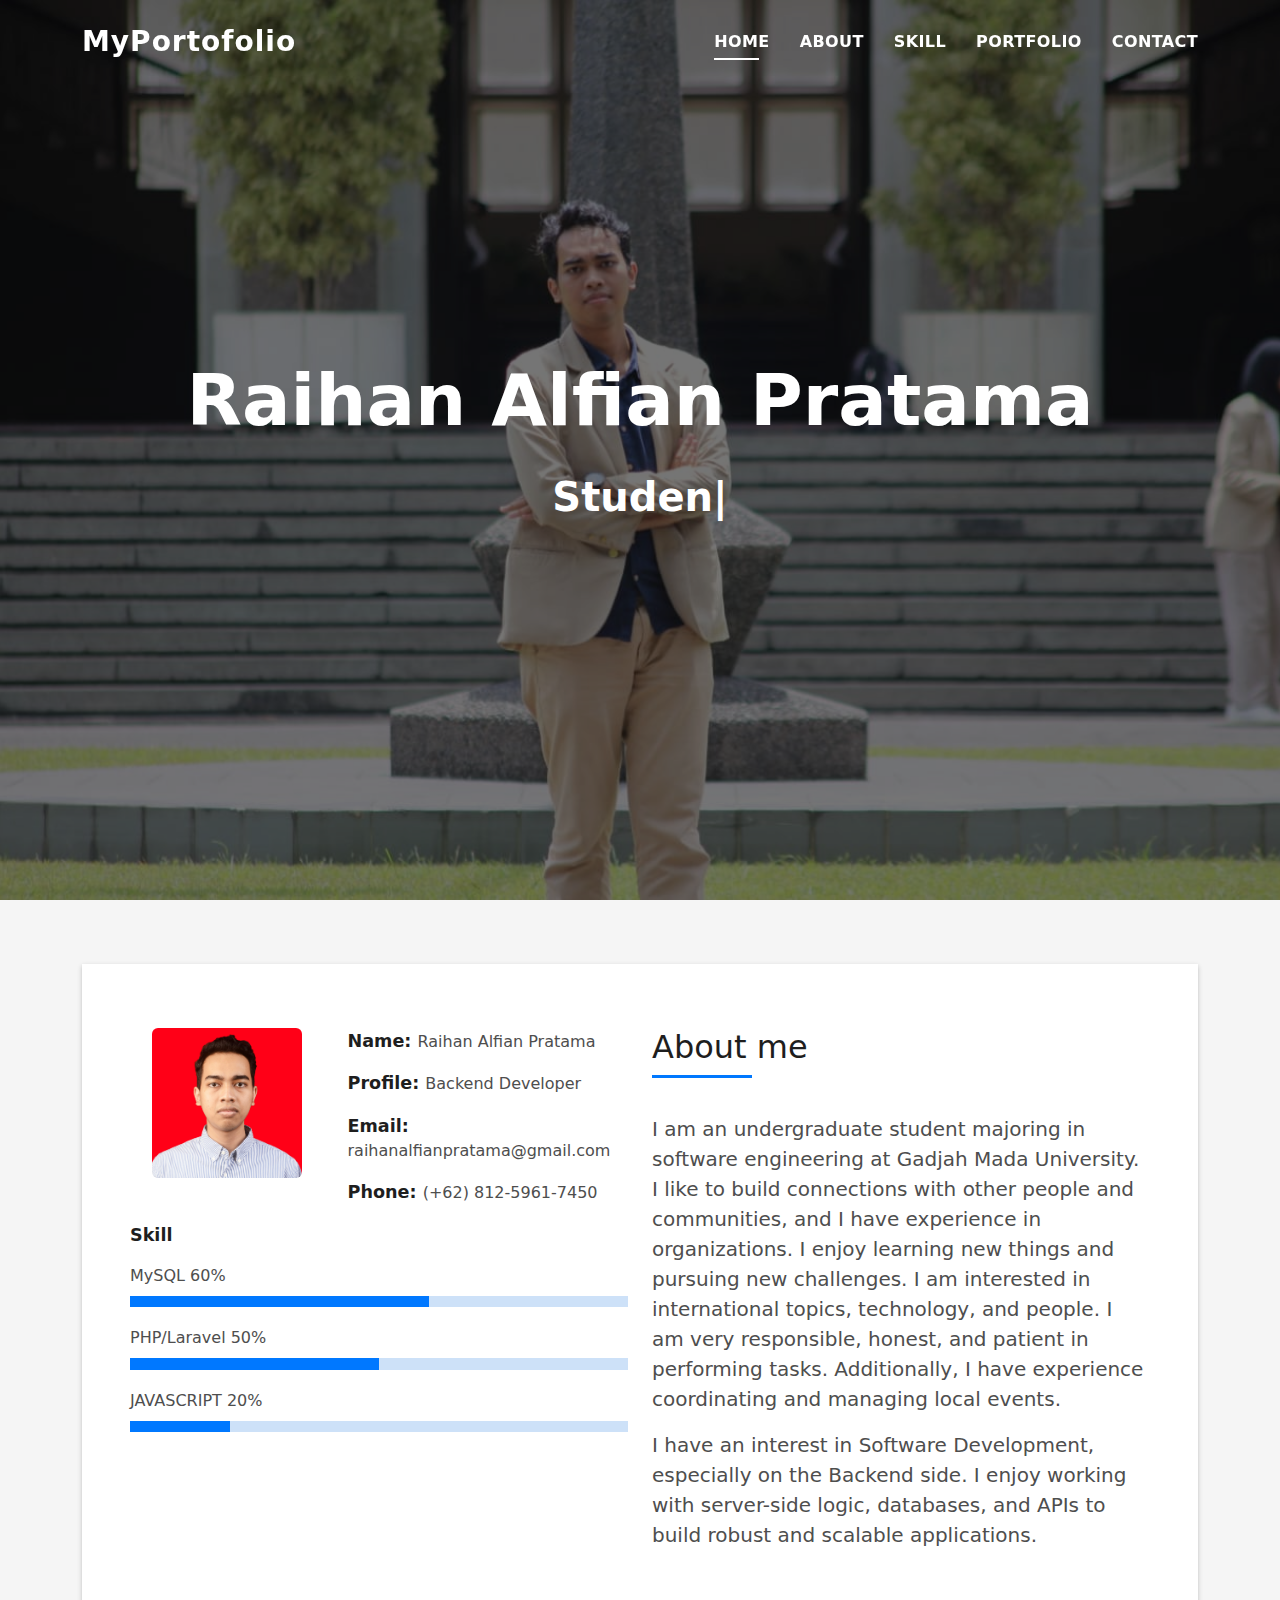
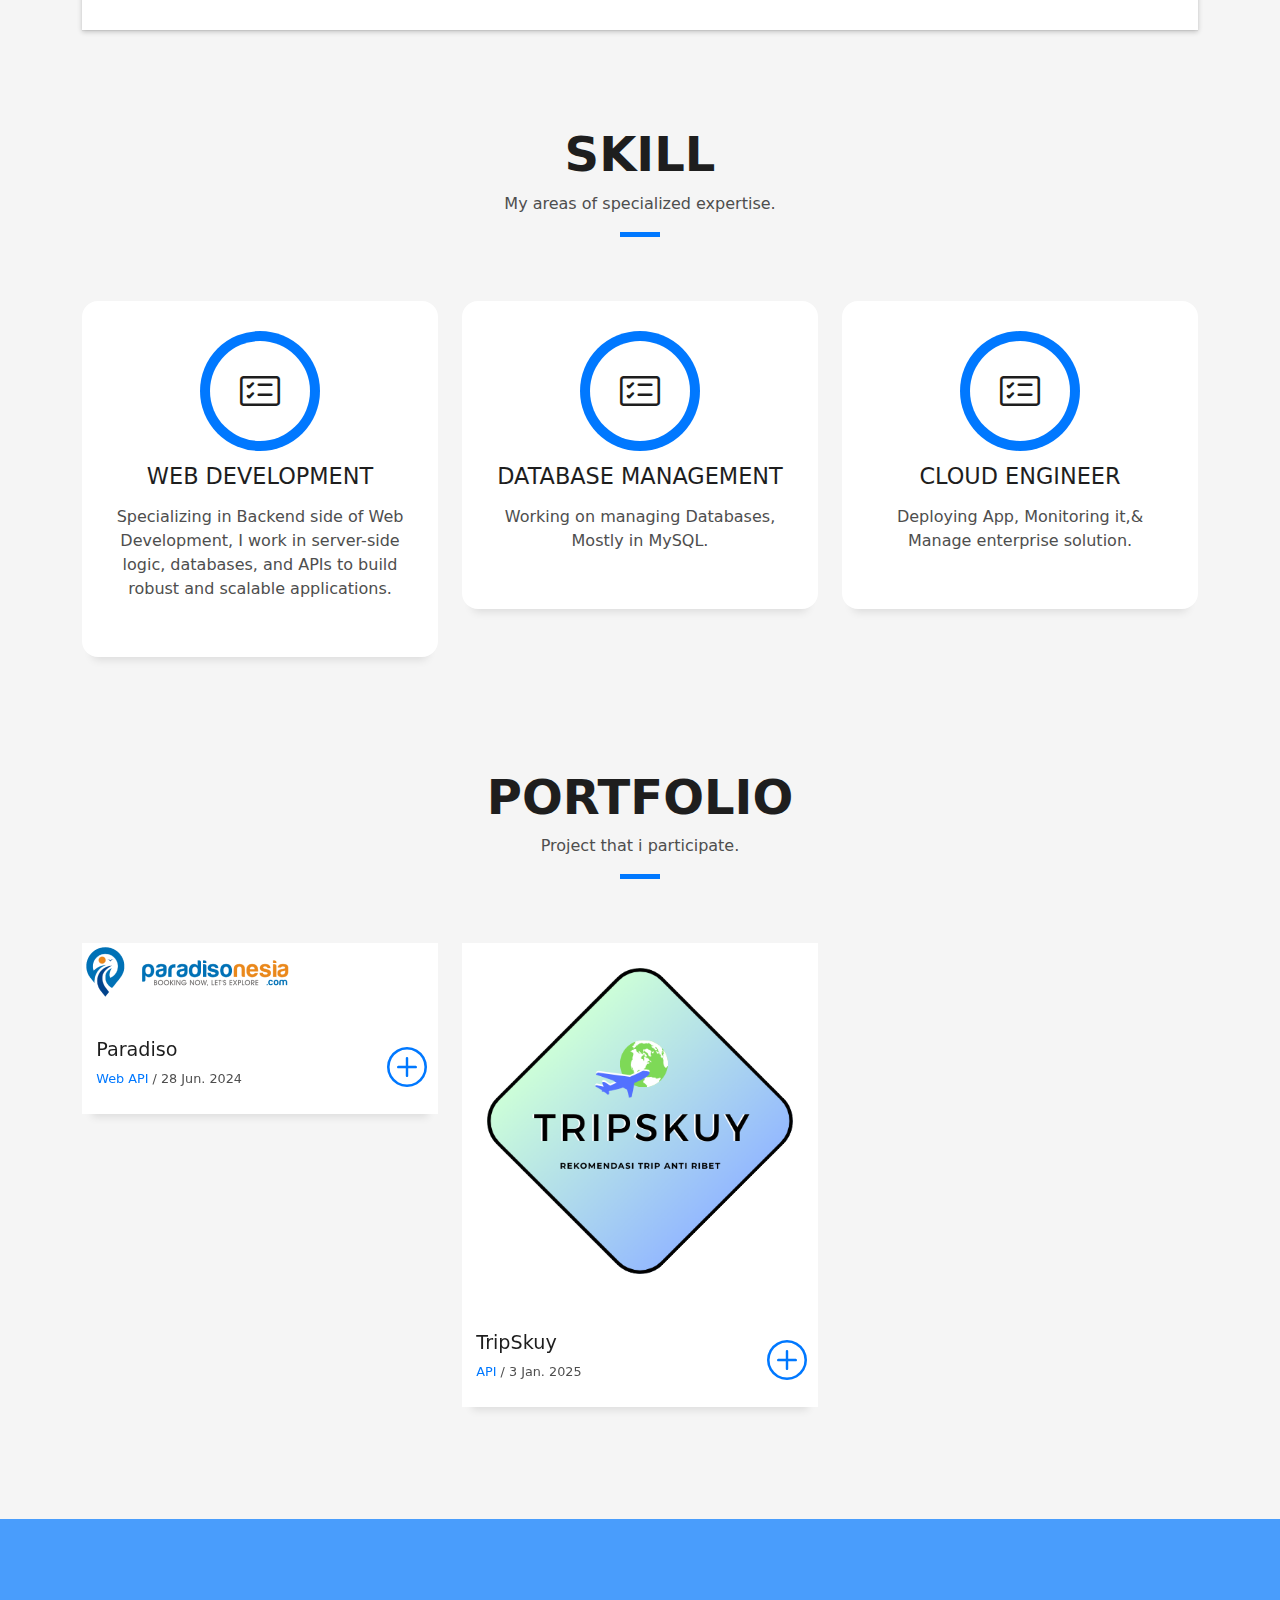
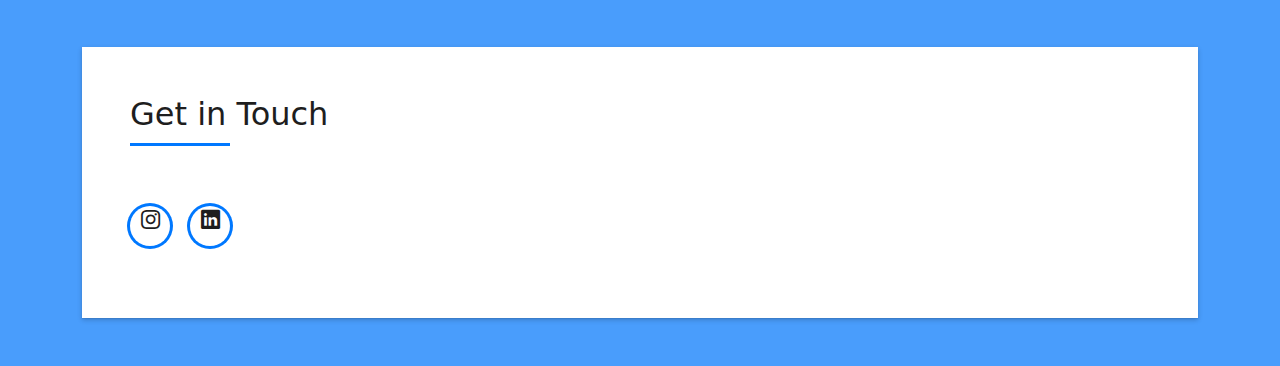
==== commit 716f37f3: "some changes" ====
--- a/index.html
+++ b/index.html
@@ -5,7 +5,7 @@
   <meta charset="utf-8">
   <meta content="width=device-width, initial-scale=1.0" name="viewport">
 
-  <title>DevFolio Bootstrap Portfolio Template - Index</title>
+  <title>Raihan Portofolio</title>
   <meta content="" name="description">
   <meta content="" name="keywords">
 
